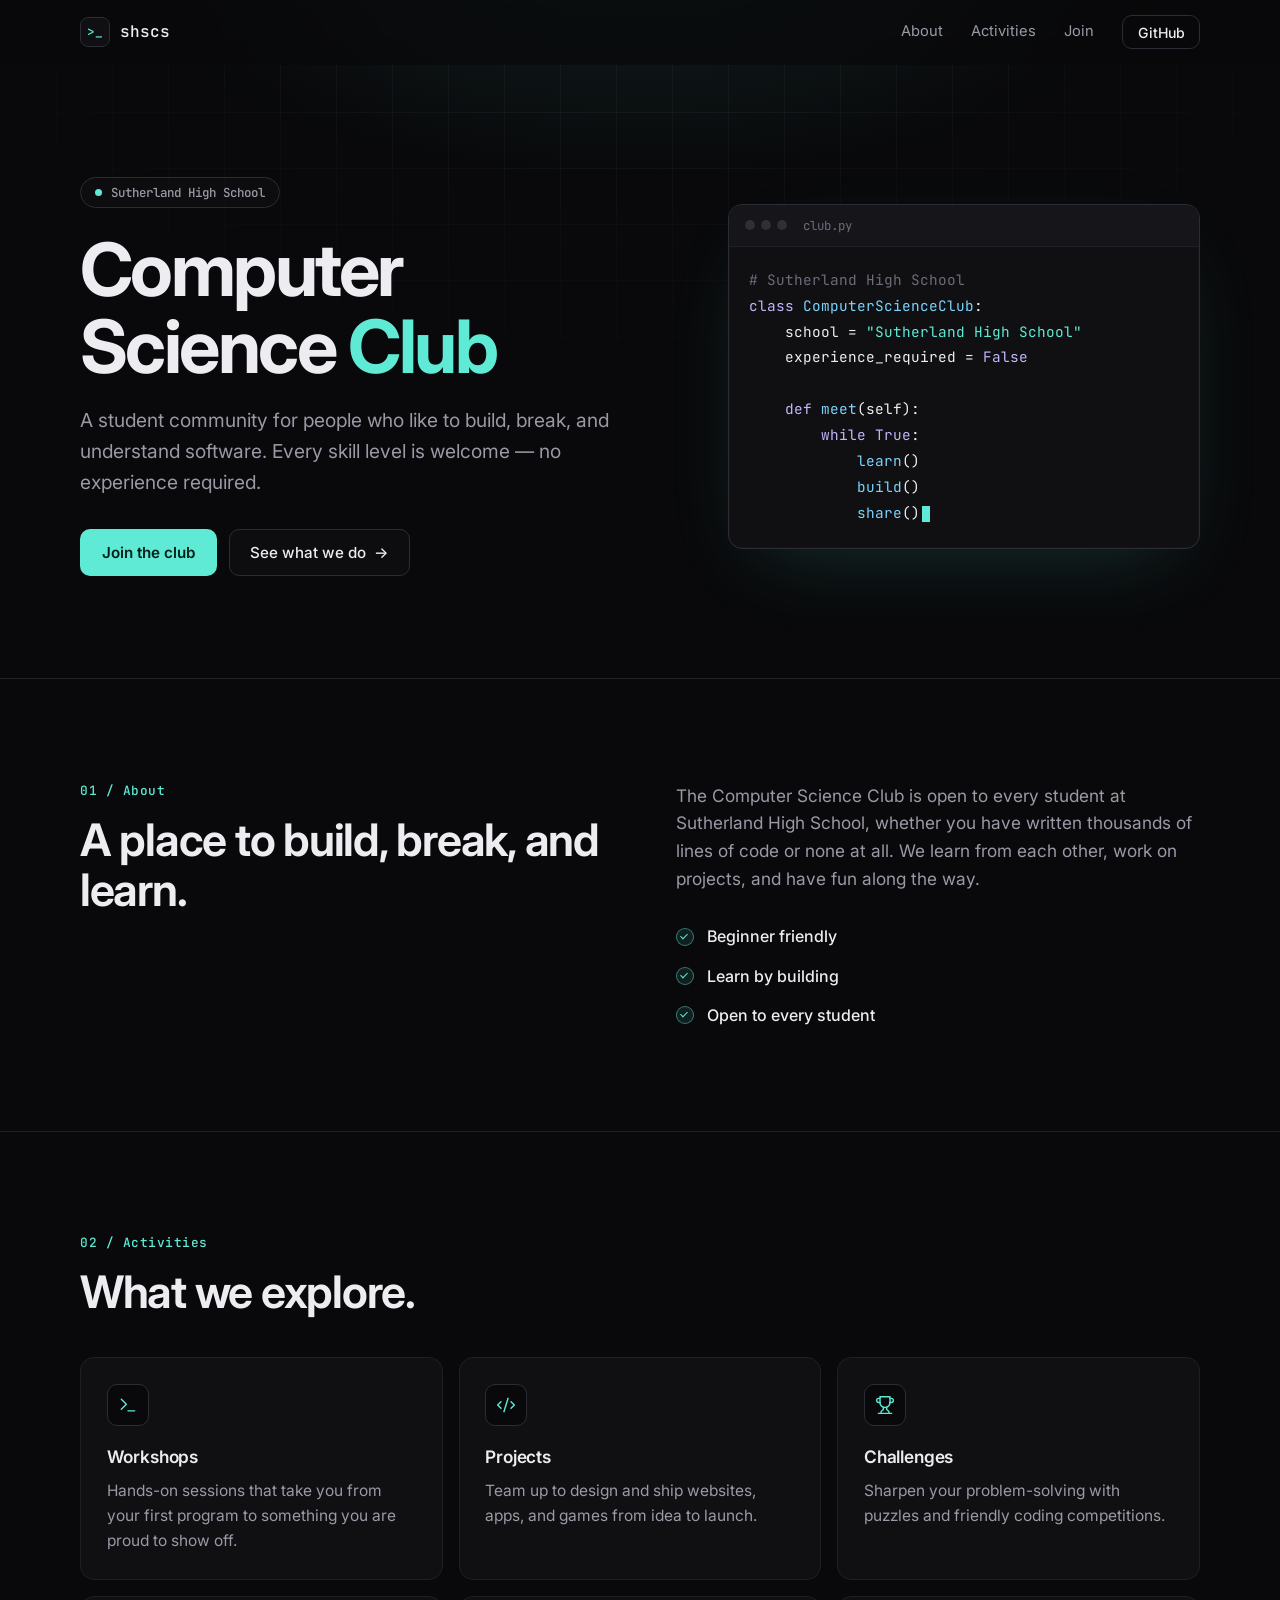
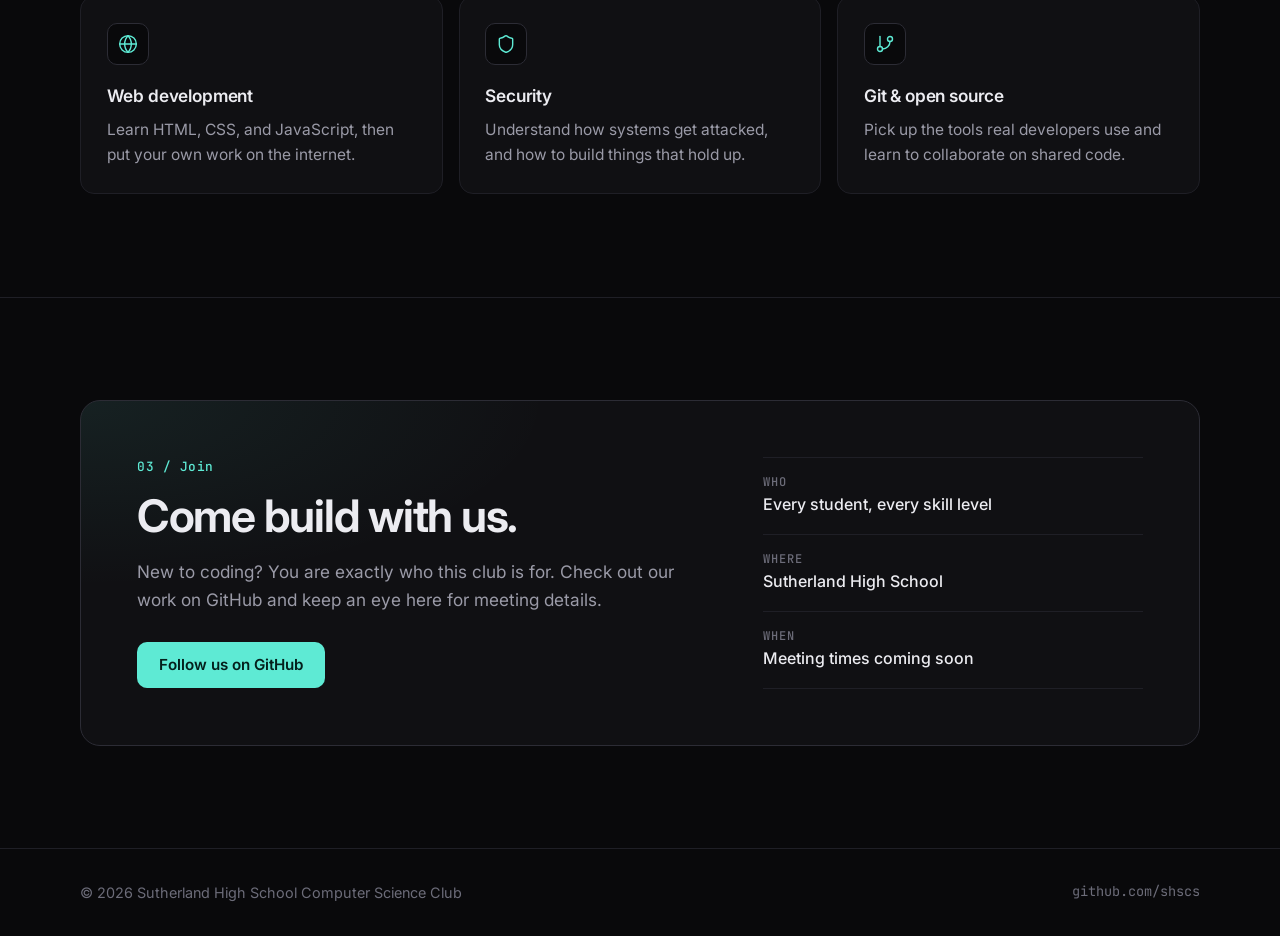
==== index.html @ e81d2b0f "Add Sutherland High School Computer Science Club website Static dark-theme site (HTML/CSS/JS, no bui" ====
<!doctype html>
<html lang="en">
<head>
  <meta charset="utf-8">
  <meta name="viewport" content="width=device-width, initial-scale=1">
  <title>Sutherland High School Computer Science Club</title>
  <meta name="description" content="The Computer Science Club at Sutherland High School. Learn to code, build projects, and explore technology with other students. All skill levels welcome.">
  <meta name="theme-color" content="#09090b">
  <meta name="color-scheme" content="dark">
  <meta property="og:type" content="website">
  <meta property="og:title" content="Sutherland High School Computer Science Club">
  <meta property="og:description" content="Learn to code, build projects, and explore technology together. All skill levels welcome.">
  <meta property="og:url" content="https://shscs.github.io/">
  <link rel="icon" href="favicon.svg" type="image/svg+xml">
  <link rel="preconnect" href="https://fonts.googleapis.com">
  <link rel="preconnect" href="https://fonts.gstatic.com" crossorigin>
  <link href="https://fonts.googleapis.com/css2?family=Inter:wght@400;500;600;700&family=JetBrains+Mono:wght@400;500&display=swap" rel="stylesheet">
  <link rel="stylesheet" href="style.css">
  <script>document.documentElement.classList.add('js');</script>
</head>
<body id="top">
  <a class="skip" href="#main">Skip to content</a>

  <header class="nav" id="nav">
    <div class="container nav-inner">
      <a class="brand" href="#top" aria-label="SHSCS home">
        <span class="brand-mark" aria-hidden="true">&gt;_</span>
        <span class="brand-name">shscs</span>
      </a>
      <nav class="nav-links" aria-label="Primary">
        <a href="#about">About</a>
        <a href="#activities">Activities</a>
        <a href="#join">Join</a>
        <a class="btn btn-small" href="https://github.com/shscs" target="_blank" rel="noopener">GitHub</a>
      </nav>
    </div>
  </header>

  <main id="main">
    <!-- Hero -->
    <section class="hero">
      <div class="container hero-grid">
        <div class="hero-copy">
          <p class="pill"><span class="dot" aria-hidden="true"></span>Sutherland High School</p>
          <h1>Computer Science <span class="accent">Club</span></h1>
          <p class="lead">A student community for people who like to build, break, and understand software. Every skill level is welcome &mdash; no experience required.</p>
          <div class="cta">
            <a class="btn btn-primary" href="#join">Join the club</a>
            <a class="btn btn-ghost" href="#activities">See what we do <span aria-hidden="true">&rarr;</span></a>
          </div>
        </div>

        <div class="window" aria-hidden="true">
          <div class="window-bar">
            <span class="lights"><i></i><i></i><i></i></span>
            <span class="filename">club.py</span>
          </div>
          <code class="code"><span class="line" style="--i:0"><span class="c"># Sutherland High School</span></span><span class="line" style="--i:1"><span class="k">class</span> <span class="f">ComputerScienceClub</span>:</span><span class="line" style="--i:2">    school = <span class="s">"Sutherland High School"</span></span><span class="line" style="--i:3">    experience_required = <span class="k">False</span></span><span class="line" style="--i:4"></span><span class="line" style="--i:5">    <span class="k">def</span> <span class="f">meet</span>(self):</span><span class="line" style="--i:6">        <span class="k">while</span> <span class="k">True</span>:</span><span class="line" style="--i:7">            <span class="f">learn</span>()</span><span class="line" style="--i:8">            <span class="f">build</span>()</span><span class="line" style="--i:9">            <span class="f">share</span>()<span class="cursor"></span></span></code>
        </div>
      </div>
    </section>

    <!-- About -->
    <section class="section" id="about">
      <div class="container split">
        <div class="reveal">
          <p class="label">01 / About</p>
          <h2>A place to build, break, and learn.</h2>
        </div>
        <div class="reveal">
          <p class="body">The Computer Science Club is open to every student at Sutherland High School, whether you have written thousands of lines of code or none at all. We learn from each other, work on projects, and have fun along the way.</p>
          <ul class="points">
            <li><span class="tick" aria-hidden="true"></span>Beginner friendly</li>
            <li><span class="tick" aria-hidden="true"></span>Learn by building</li>
            <li><span class="tick" aria-hidden="true"></span>Open to every student</li>
          </ul>
        </div>
      </div>
    </section>

    <!-- Activities -->
    <section class="section" id="activities">
      <div class="container">
        <div class="section-head reveal">
          <p class="label">02 / Activities</p>
          <h2>What we explore.</h2>
        </div>
        <div class="cards">
          <article class="card reveal">
            <div class="icon"><svg viewBox="0 0 24 24" aria-hidden="true"><polyline points="4 17 10 11 4 5"/><line x1="12" x2="20" y1="19" y2="19"/></svg></div>
            <h3>Workshops</h3>
            <p>Hands-on sessions that take you from your first program to something you are proud to show off.</p>
          </article>
          <article class="card reveal">
            <div class="icon"><svg viewBox="0 0 24 24" aria-hidden="true"><path d="m18 16 4-4-4-4"/><path d="m6 8-4 4 4 4"/><path d="m14.5 4-5 16"/></svg></div>
            <h3>Projects</h3>
            <p>Team up to design and ship websites, apps, and games from idea to launch.</p>
          </article>
          <article class="card reveal">
            <div class="icon"><svg viewBox="0 0 24 24" aria-hidden="true"><path d="M6 9H4.5a2.5 2.5 0 0 1 0-5H6"/><path d="M18 9h1.5a2.5 2.5 0 0 0 0-5H18"/><path d="M4 22h16"/><path d="M10 14.66V17c0 .55-.47.98-.97 1.21C7.85 18.75 7 20.24 7 22"/><path d="M14 14.66V17c0 .55.47.98.97 1.21C16.15 18.75 17 20.24 17 22"/><path d="M18 2H6v7a6 6 0 0 0 12 0V2Z"/></svg></div>
            <h3>Challenges</h3>
            <p>Sharpen your problem-solving with puzzles and friendly coding competitions.</p>
          </article>
          <article class="card reveal">
            <div class="icon"><svg viewBox="0 0 24 24" aria-hidden="true"><circle cx="12" cy="12" r="10"/><path d="M12 2a14.5 14.5 0 0 0 0 20 14.5 14.5 0 0 0 0-20"/><path d="M2 12h20"/></svg></div>
            <h3>Web development</h3>
            <p>Learn HTML, CSS, and JavaScript, then put your own work on the internet.</p>
          </article>
          <article class="card reveal">
            <div class="icon"><svg viewBox="0 0 24 24" aria-hidden="true"><path d="M20 13c0 5-3.5 7.5-7.66 8.95a1 1 0 0 1-.67-.01C7.5 20.5 4 18 4 13V6a1 1 0 0 1 1-1c2 0 4.5-1.2 6.24-2.72a1.17 1.17 0 0 1 1.52 0C14.51 3.81 17 5 19 5a1 1 0 0 1 1 1z"/></svg></div>
            <h3>Security</h3>
            <p>Understand how systems get attacked, and how to build things that hold up.</p>
          </article>
          <article class="card reveal">
            <div class="icon"><svg viewBox="0 0 24 24" aria-hidden="true"><line x1="6" x2="6" y1="3" y2="15"/><circle cx="18" cy="6" r="3"/><circle cx="6" cy="18" r="3"/><path d="M18 9a9 9 0 0 1-9 9"/></svg></div>
            <h3>Git &amp; open source</h3>
            <p>Pick up the tools real developers use and learn to collaborate on shared code.</p>
          </article>
        </div>
      </div>
    </section>

    <!-- Join -->
    <section class="section" id="join">
      <div class="container">
        <div class="join reveal">
          <div class="join-copy">
            <p class="label">03 / Join</p>
            <h2>Come build with us.</h2>
            <p class="body">New to coding? You are exactly who this club is for. Check out our work on GitHub and keep an eye here for meeting details.</p>
            <div class="cta">
              <a class="btn btn-primary" href="https://github.com/shscs" target="_blank" rel="noopener">Follow us on GitHub</a>
            </div>
          </div>
          <!-- Update these details when the meeting schedule is set. -->
          <dl class="facts">
            <div><dt>Who</dt><dd>Every student, every skill level</dd></div>
            <div><dt>Where</dt><dd>Sutherland High School</dd></div>
            <div><dt>When</dt><dd>Meeting times coming soon</dd></div>
          </dl>
        </div>
      </div>
    </section>
  </main>

  <footer class="footer">
    <div class="container footer-inner">
      <p>&copy; <span id="year">2026</span> Sutherland High School Computer Science Club</p>
      <a href="https://github.com/shscs" target="_blank" rel="noopener">github.com/shscs</a>
    </div>
  </footer>

  <script src="script.js"></script>
</body>
</html>
---- style.css ----
:root {
  --bg: #09090b;
  --surface: #101013;
  --surface-2: #15151a;
  --border: #1f1f26;
  --border-strong: #2c2c35;
  --text: #ececf1;
  --muted: #9a9aa7;
  --faint: #6c6c79;
  --accent: #5eead4;
  --accent-ink: #04201c;
  --grid: rgba(255, 255, 255, 0.035);
  --radius: 14px;
  --maxw: 1120px;
  --font: "Inter", system-ui, -apple-system, "Segoe UI", Roboto, sans-serif;
  --mono: "JetBrains Mono", ui-monospace, SFMono-Regular, Menlo, Consolas, monospace;
  color-scheme: dark;
}

*, *::before, *::after { box-sizing: border-box; }

html {
  scroll-behavior: smooth;
  scroll-padding-top: 80px;
  -webkit-text-size-adjust: 100%;
}

body {
  margin: 0;
  background: var(--bg);
  color: var(--text);
  font-family: var(--font);
  font-size: 16px;
  line-height: 1.6;
  -webkit-font-smoothing: antialiased;
  -moz-osx-font-smoothing: grayscale;
}

/* Soft glow + faint grid behind the top of the page */
body::before {
  content: "";
  position: fixed;
  inset: 0;
  z-index: -1;
  pointer-events: none;
  background:
    radial-gradient(60% 38% at 50% -6%, rgba(94, 234, 212, 0.10), transparent 70%),
    linear-gradient(var(--grid) 1px, transparent 1px) 0 0 / 56px 56px,
    linear-gradient(90deg, var(--grid) 1px, transparent 1px) 0 0 / 56px 56px;
  -webkit-mask-image: radial-gradient(ellipse 80% 60% at 50% 0%, #000 25%, transparent 78%);
  mask-image: radial-gradient(ellipse 80% 60% at 50% 0%, #000 25%, transparent 78%);
}

a { color: inherit; text-decoration: none; }

:focus-visible {
  outline: 2px solid var(--accent);
  outline-offset: 3px;
  border-radius: 6px;
}

.container {
  width: min(100% - 2rem, var(--maxw));
  margin-inline: auto;
}

.skip {
  position: absolute;
  left: 1rem;
  top: -4rem;
  z-index: 100;
  padding: 0.6rem 1rem;
  background: var(--accent);
  color: var(--accent-ink);
  border-radius: 8px;
  font-weight: 600;
}
.skip:focus { top: 1rem; }

/* ---------- Nav ---------- */
.nav {
  position: sticky;
  top: 0;
  z-index: 50;
  background: rgba(9, 9, 11, 0.72);
  -webkit-backdrop-filter: blur(14px);
  backdrop-filter: blur(14px);
  border-bottom: 1px solid transparent;
  transition: border-color 0.2s ease;
}
.nav.scrolled { border-bottom-color: var(--border); }

.nav-inner {
  display: flex;
  align-items: center;
  justify-content: space-between;
  height: 64px;
}

.brand {
  display: inline-flex;
  align-items: center;
  gap: 0.65rem;
  font-family: var(--mono);
  font-weight: 500;
  letter-spacing: -0.01em;
}
.brand-mark {
  display: grid;
  place-items: center;
  width: 30px;
  height: 30px;
  border: 1px solid var(--border-strong);
  border-radius: 8px;
  background: var(--surface);
  color: var(--accent);
  font-size: 0.8rem;
}

.nav-links {
  display: flex;
  align-items: center;
  gap: 1.75rem;
  font-size: 0.92rem;
  color: var(--muted);
}
.nav-links a:not(.btn):hover { color: var(--text); }

/* ---------- Buttons ---------- */
.btn {
  display: inline-flex;
  align-items: center;
  justify-content: center;
  gap: 0.5rem;
  padding: 0.8rem 1.3rem;
  border: 1px solid transparent;
  border-radius: 10px;
  font: 500 0.95rem var(--font);
  cursor: pointer;
  transition: transform 0.15s ease, background 0.15s ease, border-color 0.15s ease, color 0.15s ease;
}
.btn:active { transform: translateY(1px); }

.btn-primary { background: var(--accent); color: var(--accent-ink); font-weight: 600; }
.btn-primary:hover { background: #8af2e1; }

.btn-ghost { border-color: var(--border-strong); color: var(--text); background: rgba(255, 255, 255, 0.02); }
.btn-ghost:hover { border-color: #43434f; background: rgba(255, 255, 255, 0.05); }

.btn-small {
  padding: 0.45rem 0.9rem;
  border-color: var(--border-strong);
  color: var(--text);
  font-size: 0.88rem;
}
.btn-small:hover { border-color: #43434f; background: rgba(255, 255, 255, 0.05); }

/* ---------- Hero ---------- */
.hero { padding: clamp(56px, 9vw, 112px) 0 clamp(64px, 8vw, 104px); }

.hero-grid {
  display: grid;
  gap: 56px;
  align-items: center;
}
@media (min-width: 960px) {
  .hero-grid { grid-template-columns: 1.1fr 0.9fr; gap: 72px; }
}

.pill {
  display: inline-flex;
  align-items: center;
  gap: 0.6rem;
  margin: 0 0 1.5rem;
  padding: 0.38rem 0.85rem;
  border: 1px solid var(--border-strong);
  border-radius: 999px;
  background: rgba(255, 255, 255, 0.02);
  color: var(--muted);
  font: 500 0.78rem var(--mono);
}
.dot {
  width: 7px;
  height: 7px;
  border-radius: 50%;
  background: var(--accent);
  box-shadow: 0 0 0 0 rgba(94, 234, 212, 0.5);
  animation: pulse 2.4s ease-out infinite;
}
@keyframes pulse {
  70%  { box-shadow: 0 0 0 8px rgba(94, 234, 212, 0); }
  100% { box-shadow: 0 0 0 0 rgba(94, 234, 212, 0); }
}

h1 {
  margin: 0 0 1.25rem;
  font-size: clamp(2.5rem, 6.4vw, 4.6rem);
  line-height: 1.04;
  letter-spacing: -0.035em;
  font-weight: 700;
}
.accent { color: var(--accent); }

.lead {
  max-width: 34rem;
  margin: 0 0 2rem;
  color: var(--muted);
  font-size: clamp(1.02rem, 1.6vw, 1.2rem);
}

.cta { display: flex; flex-wrap: wrap; gap: 0.75rem; }

/* ---------- Code window ---------- */
.window {
  border: 1px solid var(--border-strong);
  border-radius: var(--radius);
  background: var(--surface);
  box-shadow: 0 30px 80px -30px rgba(94, 234, 212, 0.18), 0 0 0 1px rgba(255, 255, 255, 0.02) inset;
  overflow: hidden;
}
.window-bar {
  display: flex;
  align-items: center;
  gap: 1rem;
  padding: 0.75rem 1rem;
  border-bottom: 1px solid var(--border);
  background: var(--surface-2);
}
.lights { display: inline-flex; gap: 6px; }
.lights i { width: 10px; height: 10px; border-radius: 50%; background: #2f2f38; }
.filename { font: 400 0.78rem var(--mono); color: var(--faint); }

.code {
  display: block;
  padding: 1.25rem 1.25rem 1.4rem;
  font: 400 clamp(0.74rem, 1.9vw, 0.9rem) / 1.8 var(--mono);
  white-space: normal;
  overflow-x: auto;
}
.line {
  display: block;
  min-height: 1.8em;
  white-space: pre;
  opacity: 0;
  transform: translateY(4px);
  animation: line-in 0.5s ease forwards;
  animation-delay: calc(var(--i) * 0.14s + 0.3s);
}
@keyframes line-in { to { opacity: 1; transform: none; } }

.code .k { color: #c4b5fd; }
.code .f { color: #7dd3fc; }
.code .s { color: var(--accent); }
.code .c { color: var(--faint); }

.cursor {
  display: inline-block;
  width: 0.55em;
  height: 1.1em;
  margin-left: 2px;
  vertical-align: text-bottom;
  background: var(--accent);
  animation: blink 1.1s steps(1) infinite;
}
@keyframes blink { 50% { opacity: 0; } }

/* ---------- Sections ---------- */
.section { padding: clamp(56px, 8vw, 104px) 0; border-top: 1px solid var(--border); }

.label {
  margin: 0 0 1rem;
  color: var(--accent);
  font: 500 0.8rem var(--mono);
  letter-spacing: 0.04em;
}

h2 {
  margin: 0;
  font-size: clamp(1.9rem, 4.2vw, 2.8rem);
  line-height: 1.12;
  letter-spacing: -0.028em;
  font-weight: 650;
}

h3 { margin: 0 0 0.5rem; font-size: 1.08rem; letter-spacing: -0.01em; font-weight: 600; }

.body { margin: 0; color: var(--muted); font-size: 1.08rem; max-width: 36rem; }

.split { display: grid; gap: 2rem; }
@media (min-width: 860px) {
  .split { grid-template-columns: 1fr 1fr; gap: 72px; align-items: start; }
}

.points {
  display: grid;
  gap: 0.85rem;
  margin: 2rem 0 0;
  padding: 0;
  list-style: none;
}
.points li { display: flex; align-items: center; gap: 0.8rem; font-weight: 500; }
.tick {
  flex: none;
  width: 18px;
  height: 18px;
  border-radius: 50%;
  border: 1px solid rgba(94, 234, 212, 0.45);
  background: rgba(94, 234, 212, 0.1);
  position: relative;
}
.tick::after {
  content: "";
  position: absolute;
  left: 5px;
  top: 3px;
  width: 4px;
  height: 7px;
  border: solid var(--accent);
  border-width: 0 1.5px 1.5px 0;
  transform: rotate(45deg);
}

.section-head { margin-bottom: 2.5rem; }

/* ---------- Cards ---------- */
.cards {
  display: grid;
  gap: 1rem;
  grid-template-columns: repeat(auto-fit, minmax(min(100%, 300px), 1fr));
}
.card {
  padding: 1.6rem;
  border: 1px solid var(--border);
  border-radius: var(--radius);
  background: var(--surface);
  transition: border-color 0.2s ease, transform 0.2s ease, background 0.2s ease;
}
.card:hover { border-color: var(--border-strong); background: var(--surface-2); transform: translateY(-2px); }
.card p { margin: 0; color: var(--muted); font-size: 0.97rem; }

.icon {
  display: grid;
  place-items: center;
  width: 42px;
  height: 42px;
  margin-bottom: 1.1rem;
  border: 1px solid var(--border-strong);
  border-radius: 10px;
  background: var(--bg);
  color: var(--accent);
}
.icon svg {
  width: 20px;
  height: 20px;
  fill: none;
  stroke: currentColor;
  stroke-width: 1.7;
  stroke-linecap: round;
  stroke-linejoin: round;
}

/* ---------- Join ---------- */
.join {
  display: grid;
  gap: 2.5rem;
  padding: clamp(1.75rem, 5vw, 3.5rem);
  border: 1px solid var(--border-strong);
  border-radius: calc(var(--radius) + 6px);
  background:
    radial-gradient(70% 90% at 0% 0%, rgba(94, 234, 212, 0.08), transparent 60%),
    var(--surface);
}
@media (min-width: 860px) {
  .join { grid-template-columns: 1.2fr 0.8fr; align-items: center; gap: 56px; }
}
.join .body { margin: 1.1rem 0 1.75rem; }

.facts { display: grid; gap: 0; margin: 0; }
.facts div {
  display: grid;
  gap: 0.15rem;
  padding: 1rem 0;
  border-top: 1px solid var(--border);
}
.facts div:last-child { border-bottom: 1px solid var(--border); }
.facts dt { color: var(--faint); font: 500 0.75rem var(--mono); text-transform: uppercase; letter-spacing: 0.08em; }
.facts dd { margin: 0; font-weight: 500; }

/* ---------- Footer ---------- */
.footer { border-top: 1px solid var(--border); padding: 2rem 0; color: var(--faint); font-size: 0.9rem; }
.footer-inner { display: flex; flex-wrap: wrap; gap: 0.75rem 2rem; justify-content: space-between; }
.footer p { margin: 0; }
.footer a { font-family: var(--mono); font-size: 0.85rem; }
.footer a:hover { color: var(--text); }

/* ---------- 404 ---------- */
.notfound { min-height: 100vh; display: grid; place-items: center; text-align: center; padding: 2rem; }
.notfound .code-big { font: 500 clamp(4rem, 14vw, 8rem) / 1 var(--mono); color: var(--accent); letter-spacing: -0.04em; margin: 0 0 1rem; }
.notfound p { color: var(--muted); margin: 0 0 2rem; }

/* ---------- Scroll reveal ---------- */
.js .reveal { opacity: 0; transform: translateY(14px); transition: opacity 0.6s ease, transform 0.6s ease; }
.js .reveal.in { opacity: 1; transform: none; }
.js .cards .reveal:nth-child(3n+2) { transition-delay: 0.08s; }
.js .cards .reveal:nth-child(3n+3) { transition-delay: 0.16s; }

/* ---------- Small screens ---------- */
@media (max-width: 640px) {
  .nav-links a:not(.btn) { display: none; }
  .btn { width: auto; }
}

@media (prefers-reduced-motion: reduce) {
  html { scroll-behavior: auto; }
  *, *::before, *::after { animation: none !important; transition: none !important; }
  .line, .js .reveal { opacity: 1; transform: none; }
}
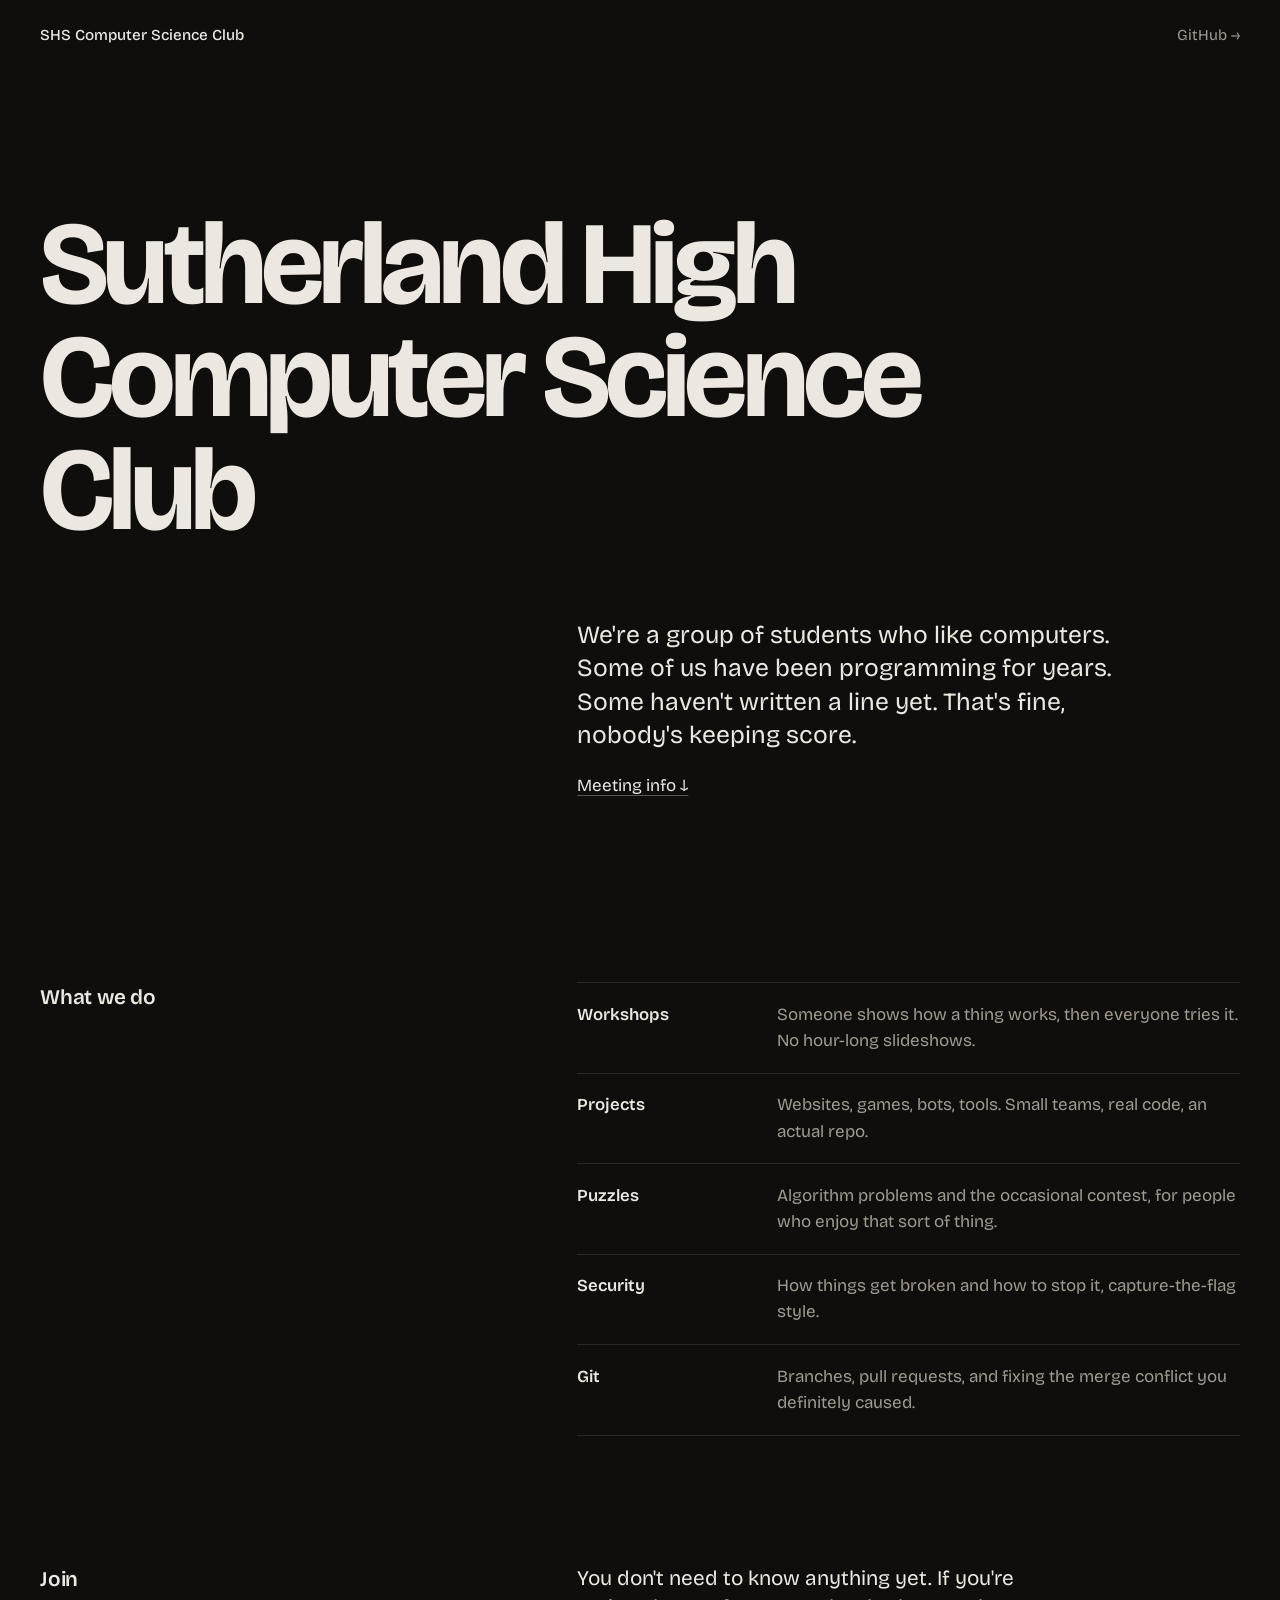
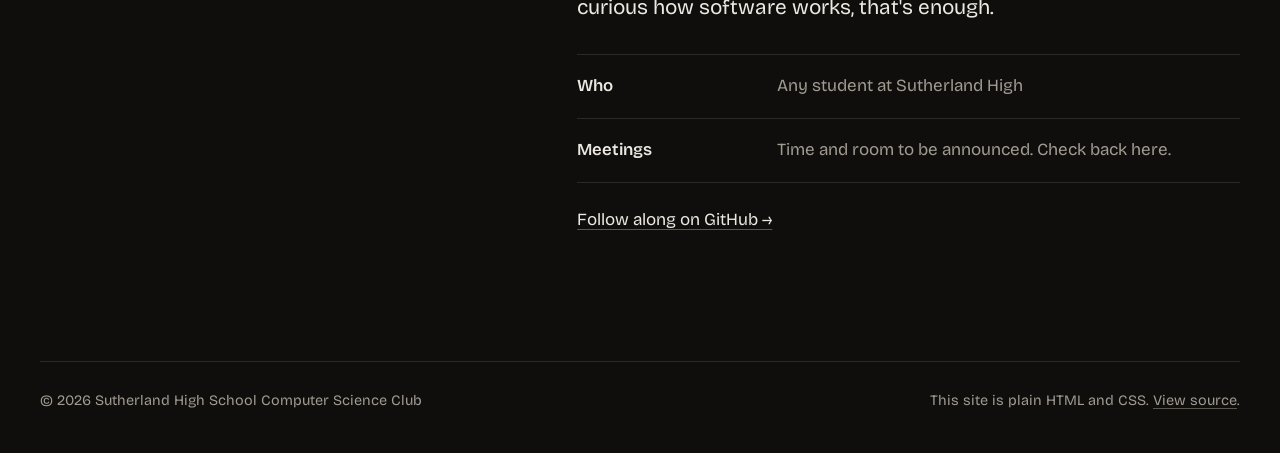
==== commit 8ceb71e6: "Redesign site: plain editorial layout, warm dark palette Replace the glow/grid/card/animation treatm" ====
--- a/index.html
+++ b/index.html
@@ -4,150 +4,89 @@
   <meta charset="utf-8">
   <meta name="viewport" content="width=device-width, initial-scale=1">
   <title>Sutherland High School Computer Science Club</title>
-  <meta name="description" content="The Computer Science Club at Sutherland High School. Learn to code, build projects, and explore technology with other students. All skill levels welcome.">
-  <meta name="theme-color" content="#09090b">
+  <meta name="description" content="The Computer Science Club at Sutherland High School. Students who like computers, whether you've been coding for years or haven't started yet.">
+  <meta name="theme-color" content="#0f0e0d">
   <meta name="color-scheme" content="dark">
   <meta property="og:type" content="website">
   <meta property="og:title" content="Sutherland High School Computer Science Club">
-  <meta property="og:description" content="Learn to code, build projects, and explore technology together. All skill levels welcome.">
+  <meta property="og:description" content="Students who like computers, whether you've been coding for years or haven't started yet.">
   <meta property="og:url" content="https://shscs.github.io/">
   <link rel="icon" href="favicon.svg" type="image/svg+xml">
   <link rel="preconnect" href="https://fonts.googleapis.com">
   <link rel="preconnect" href="https://fonts.gstatic.com" crossorigin>
-  <link href="https://fonts.googleapis.com/css2?family=Inter:wght@400;500;600;700&family=JetBrains+Mono:wght@400;500&display=swap" rel="stylesheet">
+  <link href="https://fonts.googleapis.com/css2?family=Bricolage+Grotesque:opsz,wght@12..96,400..800&display=swap" rel="stylesheet">
   <link rel="stylesheet" href="style.css">
-  <script>document.documentElement.classList.add('js');</script>
 </head>
-<body id="top">
+<body>
   <a class="skip" href="#main">Skip to content</a>
 
-  <header class="nav" id="nav">
-    <div class="container nav-inner">
-      <a class="brand" href="#top" aria-label="SHSCS home">
-        <span class="brand-mark" aria-hidden="true">&gt;_</span>
-        <span class="brand-name">shscs</span>
-      </a>
-      <nav class="nav-links" aria-label="Primary">
-        <a href="#about">About</a>
-        <a href="#activities">Activities</a>
-        <a href="#join">Join</a>
-        <a class="btn btn-small" href="https://github.com/shscs" target="_blank" rel="noopener">GitHub</a>
-      </nav>
-    </div>
+  <header class="wrap top">
+    <a href="./">SHS Computer Science Club</a>
+    <a href="https://github.com/shscs" target="_blank" rel="noopener">GitHub &rarr;</a>
   </header>
 
-  <main id="main">
-    <!-- Hero -->
+  <main id="main" class="wrap">
+
     <section class="hero">
-      <div class="container hero-grid">
-        <div class="hero-copy">
-          <p class="pill"><span class="dot" aria-hidden="true"></span>Sutherland High School</p>
-          <h1>Computer Science <span class="accent">Club</span></h1>
-          <p class="lead">A student community for people who like to build, break, and understand software. Every skill level is welcome &mdash; no experience required.</p>
-          <div class="cta">
-            <a class="btn btn-primary" href="#join">Join the club</a>
-            <a class="btn btn-ghost" href="#activities">See what we do <span aria-hidden="true">&rarr;</span></a>
-          </div>
-        </div>
-
-        <div class="window" aria-hidden="true">
-          <div class="window-bar">
-            <span class="lights"><i></i><i></i><i></i></span>
-            <span class="filename">club.py</span>
-          </div>
-          <code class="code"><span class="line" style="--i:0"><span class="c"># Sutherland High School</span></span><span class="line" style="--i:1"><span class="k">class</span> <span class="f">ComputerScienceClub</span>:</span><span class="line" style="--i:2">    school = <span class="s">"Sutherland High School"</span></span><span class="line" style="--i:3">    experience_required = <span class="k">False</span></span><span class="line" style="--i:4"></span><span class="line" style="--i:5">    <span class="k">def</span> <span class="f">meet</span>(self):</span><span class="line" style="--i:6">        <span class="k">while</span> <span class="k">True</span>:</span><span class="line" style="--i:7">            <span class="f">learn</span>()</span><span class="line" style="--i:8">            <span class="f">build</span>()</span><span class="line" style="--i:9">            <span class="f">share</span>()<span class="cursor"></span></span></code>
+      <h1>Sutherland High<br>Computer Science<br>Club</h1>
+      <div class="split hero-foot">
+        <div>
+          <p class="intro">We're a group of students who like computers. Some of us have been programming for years. Some haven't written a line yet. That's fine, nobody's keeping score.</p>
+          <p><a href="#join">Meeting info &darr;</a></p>
         </div>
       </div>
     </section>
 
-    <!-- About -->
-    <section class="section" id="about">
-      <div class="container split">
-        <div class="reveal">
-          <p class="label">01 / About</p>
-          <h2>A place to build, break, and learn.</h2>
-        </div>
-        <div class="reveal">
-          <p class="body">The Computer Science Club is open to every student at Sutherland High School, whether you have written thousands of lines of code or none at all. We learn from each other, work on projects, and have fun along the way.</p>
-          <ul class="points">
-            <li><span class="tick" aria-hidden="true"></span>Beginner friendly</li>
-            <li><span class="tick" aria-hidden="true"></span>Learn by building</li>
-            <li><span class="tick" aria-hidden="true"></span>Open to every student</li>
-          </ul>
-        </div>
+    <section class="split block" aria-labelledby="what">
+      <h2 id="what">What we do</h2>
+      <ul class="rows">
+        <li>
+          <h3>Workshops</h3>
+          <p>Someone shows how a thing works, then everyone tries it. No hour-long slideshows.</p>
+        </li>
+        <li>
+          <h3>Projects</h3>
+          <p>Websites, games, bots, tools. Small teams, real code, an actual repo.</p>
+        </li>
+        <li>
+          <h3>Puzzles</h3>
+          <p>Algorithm problems and the occasional contest, for people who enjoy that sort of thing.</p>
+        </li>
+        <li>
+          <h3>Security</h3>
+          <p>How things get broken and how to stop it, capture-the-flag style.</p>
+        </li>
+        <li>
+          <h3>Git</h3>
+          <p>Branches, pull requests, and fixing the merge conflict you definitely caused.</p>
+        </li>
+      </ul>
+    </section>
+
+    <section class="split block" id="join" aria-labelledby="join-h">
+      <h2 id="join-h">Join</h2>
+      <div>
+        <p class="lede">You don't need to know anything yet. If you're curious how software works, that's enough.</p>
+        <!-- Update the Meetings row once the schedule is set. -->
+        <dl class="rows">
+          <div>
+            <dt>Who</dt>
+            <dd>Any student at Sutherland High</dd>
+          </div>
+          <div>
+            <dt>Meetings</dt>
+            <dd>Time and room to be announced. Check back here.</dd>
+          </div>
+        </dl>
+        <p class="after"><a href="https://github.com/shscs" target="_blank" rel="noopener">Follow along on GitHub &rarr;</a></p>
       </div>
     </section>
 
-    <!-- Activities -->
-    <section class="section" id="activities">
-      <div class="container">
-        <div class="section-head reveal">
-          <p class="label">02 / Activities</p>
-          <h2>What we explore.</h2>
-        </div>
-        <div class="cards">
-          <article class="card reveal">
-            <div class="icon"><svg viewBox="0 0 24 24" aria-hidden="true"><polyline points="4 17 10 11 4 5"/><line x1="12" x2="20" y1="19" y2="19"/></svg></div>
-            <h3>Workshops</h3>
-            <p>Hands-on sessions that take you from your first program to something you are proud to show off.</p>
-          </article>
-          <article class="card reveal">
-            <div class="icon"><svg viewBox="0 0 24 24" aria-hidden="true"><path d="m18 16 4-4-4-4"/><path d="m6 8-4 4 4 4"/><path d="m14.5 4-5 16"/></svg></div>
-            <h3>Projects</h3>
-            <p>Team up to design and ship websites, apps, and games from idea to launch.</p>
-          </article>
-          <article class="card reveal">
-            <div class="icon"><svg viewBox="0 0 24 24" aria-hidden="true"><path d="M6 9H4.5a2.5 2.5 0 0 1 0-5H6"/><path d="M18 9h1.5a2.5 2.5 0 0 0 0-5H18"/><path d="M4 22h16"/><path d="M10 14.66V17c0 .55-.47.98-.97 1.21C7.85 18.75 7 20.24 7 22"/><path d="M14 14.66V17c0 .55.47.98.97 1.21C16.15 18.75 17 20.24 17 22"/><path d="M18 2H6v7a6 6 0 0 0 12 0V2Z"/></svg></div>
-            <h3>Challenges</h3>
-            <p>Sharpen your problem-solving with puzzles and friendly coding competitions.</p>
-          </article>
-          <article class="card reveal">
-            <div class="icon"><svg viewBox="0 0 24 24" aria-hidden="true"><circle cx="12" cy="12" r="10"/><path d="M12 2a14.5 14.5 0 0 0 0 20 14.5 14.5 0 0 0 0-20"/><path d="M2 12h20"/></svg></div>
-            <h3>Web development</h3>
-            <p>Learn HTML, CSS, and JavaScript, then put your own work on the internet.</p>
-          </article>
-          <article class="card reveal">
-            <div class="icon"><svg viewBox="0 0 24 24" aria-hidden="true"><path d="M20 13c0 5-3.5 7.5-7.66 8.95a1 1 0 0 1-.67-.01C7.5 20.5 4 18 4 13V6a1 1 0 0 1 1-1c2 0 4.5-1.2 6.24-2.72a1.17 1.17 0 0 1 1.52 0C14.51 3.81 17 5 19 5a1 1 0 0 1 1 1z"/></svg></div>
-            <h3>Security</h3>
-            <p>Understand how systems get attacked, and how to build things that hold up.</p>
-          </article>
-          <article class="card reveal">
-            <div class="icon"><svg viewBox="0 0 24 24" aria-hidden="true"><line x1="6" x2="6" y1="3" y2="15"/><circle cx="18" cy="6" r="3"/><circle cx="6" cy="18" r="3"/><path d="M18 9a9 9 0 0 1-9 9"/></svg></div>
-            <h3>Git &amp; open source</h3>
-            <p>Pick up the tools real developers use and learn to collaborate on shared code.</p>
-          </article>
-        </div>
-      </div>
-    </section>
-
-    <!-- Join -->
-    <section class="section" id="join">
-      <div class="container">
-        <div class="join reveal">
-          <div class="join-copy">
-            <p class="label">03 / Join</p>
-            <h2>Come build with us.</h2>
-            <p class="body">New to coding? You are exactly who this club is for. Check out our work on GitHub and keep an eye here for meeting details.</p>
-            <div class="cta">
-              <a class="btn btn-primary" href="https://github.com/shscs" target="_blank" rel="noopener">Follow us on GitHub</a>
-            </div>
-          </div>
-          <!-- Update these details when the meeting schedule is set. -->
-          <dl class="facts">
-            <div><dt>Who</dt><dd>Every student, every skill level</dd></div>
-            <div><dt>Where</dt><dd>Sutherland High School</dd></div>
-            <div><dt>When</dt><dd>Meeting times coming soon</dd></div>
-          </dl>
-        </div>
-      </div>
-    </section>
   </main>
 
-  <footer class="footer">
-    <div class="container footer-inner">
-      <p>&copy; <span id="year">2026</span> Sutherland High School Computer Science Club</p>
-      <a href="https://github.com/shscs" target="_blank" rel="noopener">github.com/shscs</a>
-    </div>
+  <footer class="wrap foot">
+    <p>&copy; <span id="year">2026</span> Sutherland High School Computer Science Club</p>
+    <p>This site is plain HTML and CSS. <a href="https://github.com/shscs/shscs.github.io" target="_blank" rel="noopener">View source</a>.</p>
   </footer>
 
   <script src="script.js"></script>
--- a/style.css
+++ b/style.css
@@ -1,19 +1,10 @@
 :root {
-  --bg: #09090b;
-  --surface: #101013;
-  --surface-2: #15151a;
-  --border: #1f1f26;
-  --border-strong: #2c2c35;
-  --text: #ececf1;
-  --muted: #9a9aa7;
-  --faint: #6c6c79;
-  --accent: #5eead4;
-  --accent-ink: #04201c;
-  --grid: rgba(255, 255, 255, 0.035);
-  --radius: 14px;
-  --maxw: 1120px;
-  --font: "Inter", system-ui, -apple-system, "Segoe UI", Roboto, sans-serif;
-  --mono: "JetBrains Mono", ui-monospace, SFMono-Regular, Menlo, Consolas, monospace;
+  --bg: #0f0e0d;
+  --text: #ece8e1;
+  --muted: #a09a90;
+  --line: #2b2825;
+  --accent: #ff6a3d;
+  --sans: "Bricolage Grotesque", system-ui, -apple-system, "Segoe UI", Roboto, sans-serif;
   color-scheme: dark;
 }
 
@@ -21,7 +12,6 @@
 
 html {
   scroll-behavior: smooth;
-  scroll-padding-top: 80px;
   -webkit-text-size-adjust: 100%;
 }
 
@@ -29,38 +19,30 @@
   margin: 0;
   background: var(--bg);
   color: var(--text);
-  font-family: var(--font);
-  font-size: 16px;
-  line-height: 1.6;
+  font-family: var(--sans);
+  font-size: 1.0625rem;
+  line-height: 1.55;
   -webkit-font-smoothing: antialiased;
-  -moz-osx-font-smoothing: grayscale;
 }
 
-/* Soft glow + faint grid behind the top of the page */
-body::before {
-  content: "";
-  position: fixed;
-  inset: 0;
-  z-index: -1;
-  pointer-events: none;
-  background:
-    radial-gradient(60% 38% at 50% -6%, rgba(94, 234, 212, 0.10), transparent 70%),
-    linear-gradient(var(--grid) 1px, transparent 1px) 0 0 / 56px 56px,
-    linear-gradient(90deg, var(--grid) 1px, transparent 1px) 0 0 / 56px 56px;
-  -webkit-mask-image: radial-gradient(ellipse 80% 60% at 50% 0%, #000 25%, transparent 78%);
-  mask-image: radial-gradient(ellipse 80% 60% at 50% 0%, #000 25%, transparent 78%);
+::selection { background: var(--accent); color: #140a06; }
+
+a {
+  color: inherit;
+  text-decoration: underline;
+  text-decoration-color: #5b564e;
+  text-decoration-thickness: 1px;
+  text-underline-offset: 0.22em;
 }
-
-a { color: inherit; text-decoration: none; }
+a:hover { color: var(--accent); text-decoration-color: var(--accent); }
 
 :focus-visible {
   outline: 2px solid var(--accent);
   outline-offset: 3px;
-  border-radius: 6px;
 }
 
-.container {
-  width: min(100% - 2rem, var(--maxw));
+.wrap {
+  width: min(100% - 3rem, 1200px);
   margin-inline: auto;
 }
 
@@ -68,350 +50,104 @@
   position: absolute;
   left: 1rem;
   top: -4rem;
-  z-index: 100;
-  padding: 0.6rem 1rem;
+  padding: 0.5rem 0.9rem;
   background: var(--accent);
-  color: var(--accent-ink);
-  border-radius: 8px;
+  color: #140a06;
   font-weight: 600;
+  text-decoration: none;
 }
-.skip:focus { top: 1rem; }
+.skip:focus { top: 1rem; color: #140a06; }
 
-/* ---------- Nav ---------- */
-.nav {
-  position: sticky;
-  top: 0;
-  z-index: 50;
-  background: rgba(9, 9, 11, 0.72);
-  -webkit-backdrop-filter: blur(14px);
-  backdrop-filter: blur(14px);
-  border-bottom: 1px solid transparent;
-  transition: border-color 0.2s ease;
+/* Top bar */
+.top {
+  display: flex;
+  justify-content: space-between;
+  gap: 1rem;
+  padding-top: 1.5rem;
+  font-size: 0.95rem;
 }
-.nav.scrolled { border-bottom-color: var(--border); }
+.top a { text-decoration: none; color: var(--muted); }
+.top a:hover { color: var(--accent); }
+.top a:first-child { color: var(--text); font-weight: 500; }
 
-.nav-inner {
-  display: flex;
-  align-items: center;
-  justify-content: space-between;
-  height: 64px;
+/* Hero */
+.hero { padding: clamp(4rem, 13vw, 10rem) 0 clamp(3.5rem, 8vw, 6.5rem); }
+
+h1 {
+  margin: 0;
+  font-size: clamp(2.2rem, 9.2vw, 7.4rem);
+  line-height: 0.96;
+  letter-spacing: -0.04em;
+  font-weight: 700;
 }
 
-.brand {
-  display: inline-flex;
-  align-items: center;
-  gap: 0.65rem;
-  font-family: var(--mono);
-  font-weight: 500;
-  letter-spacing: -0.01em;
-}
-.brand-mark {
-  display: grid;
-  place-items: center;
-  width: 30px;
-  height: 30px;
-  border: 1px solid var(--border-strong);
-  border-radius: 8px;
-  background: var(--surface);
-  color: var(--accent);
-  font-size: 0.8rem;
+.hero-foot { margin-top: clamp(2.5rem, 6vw, 4.5rem); }
+.intro {
+  margin: 0 0 1.25rem;
+  max-width: 34rem;
+  font-size: clamp(1.2rem, 2.1vw, 1.55rem);
+  line-height: 1.35;
 }
 
-.nav-links {
-  display: flex;
-  align-items: center;
-  gap: 1.75rem;
-  font-size: 0.92rem;
-  color: var(--muted);
-}
-.nav-links a:not(.btn):hover { color: var(--text); }
-
-/* ---------- Buttons ---------- */
-.btn {
-  display: inline-flex;
-  align-items: center;
-  justify-content: center;
-  gap: 0.5rem;
-  padding: 0.8rem 1.3rem;
-  border: 1px solid transparent;
-  border-radius: 10px;
-  font: 500 0.95rem var(--font);
-  cursor: pointer;
-  transition: transform 0.15s ease, background 0.15s ease, border-color 0.15s ease, color 0.15s ease;
-}
-.btn:active { transform: translateY(1px); }
-
-.btn-primary { background: var(--accent); color: var(--accent-ink); font-weight: 600; }
-.btn-primary:hover { background: #8af2e1; }
-
-.btn-ghost { border-color: var(--border-strong); color: var(--text); background: rgba(255, 255, 255, 0.02); }
-.btn-ghost:hover { border-color: #43434f; background: rgba(255, 255, 255, 0.05); }
-
-.btn-small {
-  padding: 0.45rem 0.9rem;
-  border-color: var(--border-strong);
-  color: var(--text);
-  font-size: 0.88rem;
-}
-.btn-small:hover { border-color: #43434f; background: rgba(255, 255, 255, 0.05); }
-
-/* ---------- Hero ---------- */
-.hero { padding: clamp(56px, 9vw, 112px) 0 clamp(64px, 8vw, 104px); }
-
-.hero-grid {
-  display: grid;
-  gap: 56px;
-  align-items: center;
-}
-@media (min-width: 960px) {
-  .hero-grid { grid-template-columns: 1.1fr 0.9fr; gap: 72px; }
+/* Two-column layout: label left, content right */
+.split { display: grid; gap: 1.25rem 4rem; }
+@media (min-width: 860px) {
+  .split { grid-template-columns: 5fr 7fr; }
+  .hero-foot > div { grid-column: 2; }
 }
 
-.pill {
-  display: inline-flex;
-  align-items: center;
-  gap: 0.6rem;
-  margin: 0 0 1.5rem;
-  padding: 0.38rem 0.85rem;
-  border: 1px solid var(--border-strong);
-  border-radius: 999px;
-  background: rgba(255, 255, 255, 0.02);
-  color: var(--muted);
-  font: 500 0.78rem var(--mono);
-}
-.dot {
-  width: 7px;
-  height: 7px;
-  border-radius: 50%;
-  background: var(--accent);
-  box-shadow: 0 0 0 0 rgba(94, 234, 212, 0.5);
-  animation: pulse 2.4s ease-out infinite;
-}
-@keyframes pulse {
-  70%  { box-shadow: 0 0 0 8px rgba(94, 234, 212, 0); }
-  100% { box-shadow: 0 0 0 0 rgba(94, 234, 212, 0); }
-}
-
-h1 {
-  margin: 0 0 1.25rem;
-  font-size: clamp(2.5rem, 6.4vw, 4.6rem);
-  line-height: 1.04;
-  letter-spacing: -0.035em;
-  font-weight: 700;
-}
-.accent { color: var(--accent); }
-
-.lead {
-  max-width: 34rem;
-  margin: 0 0 2rem;
-  color: var(--muted);
-  font-size: clamp(1.02rem, 1.6vw, 1.2rem);
-}
-
-.cta { display: flex; flex-wrap: wrap; gap: 0.75rem; }
-
-/* ---------- Code window ---------- */
-.window {
-  border: 1px solid var(--border-strong);
-  border-radius: var(--radius);
-  background: var(--surface);
-  box-shadow: 0 30px 80px -30px rgba(94, 234, 212, 0.18), 0 0 0 1px rgba(255, 255, 255, 0.02) inset;
-  overflow: hidden;
-}
-.window-bar {
-  display: flex;
-  align-items: center;
-  gap: 1rem;
-  padding: 0.75rem 1rem;
-  border-bottom: 1px solid var(--border);
-  background: var(--surface-2);
-}
-.lights { display: inline-flex; gap: 6px; }
-.lights i { width: 10px; height: 10px; border-radius: 50%; background: #2f2f38; }
-.filename { font: 400 0.78rem var(--mono); color: var(--faint); }
-
-.code {
-  display: block;
-  padding: 1.25rem 1.25rem 1.4rem;
-  font: 400 clamp(0.74rem, 1.9vw, 0.9rem) / 1.8 var(--mono);
-  white-space: normal;
-  overflow-x: auto;
-}
-.line {
-  display: block;
-  min-height: 1.8em;
-  white-space: pre;
-  opacity: 0;
-  transform: translateY(4px);
-  animation: line-in 0.5s ease forwards;
-  animation-delay: calc(var(--i) * 0.14s + 0.3s);
-}
-@keyframes line-in { to { opacity: 1; transform: none; } }
-
-.code .k { color: #c4b5fd; }
-.code .f { color: #7dd3fc; }
-.code .s { color: var(--accent); }
-.code .c { color: var(--faint); }
-
-.cursor {
-  display: inline-block;
-  width: 0.55em;
-  height: 1.1em;
-  margin-left: 2px;
-  vertical-align: text-bottom;
-  background: var(--accent);
-  animation: blink 1.1s steps(1) infinite;
-}
-@keyframes blink { 50% { opacity: 0; } }
-
-/* ---------- Sections ---------- */
-.section { padding: clamp(56px, 8vw, 104px) 0; border-top: 1px solid var(--border); }
-
-.label {
-  margin: 0 0 1rem;
-  color: var(--accent);
-  font: 500 0.8rem var(--mono);
-  letter-spacing: 0.04em;
-}
+.block { padding: clamp(2.25rem, 5vw, 4rem) 0; }
 
 h2 {
   margin: 0;
-  font-size: clamp(1.9rem, 4.2vw, 2.8rem);
-  line-height: 1.12;
-  letter-spacing: -0.028em;
-  font-weight: 650;
+  font-size: 1.3rem;
+  font-weight: 600;
+  letter-spacing: -0.01em;
 }
 
-h3 { margin: 0 0 0.5rem; font-size: 1.08rem; letter-spacing: -0.01em; font-weight: 600; }
+/* Hairline rows (used for the activity list and the facts) */
+.rows { margin: 0; padding: 0; list-style: none; border-bottom: 1px solid var(--line); }
+.rows > li,
+.rows > div {
+  display: grid;
+  gap: 0.2rem 2rem;
+  padding: 1.15rem 0;
+  border-top: 1px solid var(--line);
+}
+@media (min-width: 620px) {
+  .rows > li,
+  .rows > div { grid-template-columns: 10.5rem 1fr; }
+}
+.rows h3, .rows dt { margin: 0; font-size: 1.05rem; font-weight: 600; }
+.rows p, .rows dd { margin: 0; color: var(--muted); }
 
-.body { margin: 0; color: var(--muted); font-size: 1.08rem; max-width: 36rem; }
+.lede {
+  margin: 0 0 2rem;
+  max-width: 30rem;
+  font-size: 1.3rem;
+  line-height: 1.4;
+}
+.after { margin: 1.5rem 0 0; }
 
-.split { display: grid; gap: 2rem; }
-@media (min-width: 860px) {
-  .split { grid-template-columns: 1fr 1fr; gap: 72px; align-items: start; }
+/* Footer */
+.foot {
+  display: flex;
+  flex-wrap: wrap;
+  justify-content: space-between;
+  gap: 0.4rem 2rem;
+  margin-top: clamp(2rem, 5vw, 4rem);
+  padding: 1.75rem 0 2.5rem;
+  border-top: 1px solid var(--line);
+  color: var(--muted);
+  font-size: 0.9rem;
 }
+.foot p { margin: 0; }
 
-.points {
-  display: grid;
-  gap: 0.85rem;
-  margin: 2rem 0 0;
-  padding: 0;
-  list-style: none;
-}
-.points li { display: flex; align-items: center; gap: 0.8rem; font-weight: 500; }
-.tick {
-  flex: none;
-  width: 18px;
-  height: 18px;
-  border-radius: 50%;
-  border: 1px solid rgba(94, 234, 212, 0.45);
-  background: rgba(94, 234, 212, 0.1);
-  position: relative;
-}
-.tick::after {
-  content: "";
-  position: absolute;
-  left: 5px;
-  top: 3px;
-  width: 4px;
-  height: 7px;
-  border: solid var(--accent);
-  border-width: 0 1.5px 1.5px 0;
-  transform: rotate(45deg);
-}
-
-.section-head { margin-bottom: 2.5rem; }
-
-/* ---------- Cards ---------- */
-.cards {
-  display: grid;
-  gap: 1rem;
-  grid-template-columns: repeat(auto-fit, minmax(min(100%, 300px), 1fr));
-}
-.card {
-  padding: 1.6rem;
-  border: 1px solid var(--border);
-  border-radius: var(--radius);
-  background: var(--surface);
-  transition: border-color 0.2s ease, transform 0.2s ease, background 0.2s ease;
-}
-.card:hover { border-color: var(--border-strong); background: var(--surface-2); transform: translateY(-2px); }
-.card p { margin: 0; color: var(--muted); font-size: 0.97rem; }
-
-.icon {
-  display: grid;
-  place-items: center;
-  width: 42px;
-  height: 42px;
-  margin-bottom: 1.1rem;
-  border: 1px solid var(--border-strong);
-  border-radius: 10px;
-  background: var(--bg);
-  color: var(--accent);
-}
-.icon svg {
-  width: 20px;
-  height: 20px;
-  fill: none;
-  stroke: currentColor;
-  stroke-width: 1.7;
-  stroke-linecap: round;
-  stroke-linejoin: round;
-}
-
-/* ---------- Join ---------- */
-.join {
-  display: grid;
-  gap: 2.5rem;
-  padding: clamp(1.75rem, 5vw, 3.5rem);
-  border: 1px solid var(--border-strong);
-  border-radius: calc(var(--radius) + 6px);
-  background:
-    radial-gradient(70% 90% at 0% 0%, rgba(94, 234, 212, 0.08), transparent 60%),
-    var(--surface);
-}
-@media (min-width: 860px) {
-  .join { grid-template-columns: 1.2fr 0.8fr; align-items: center; gap: 56px; }
-}
-.join .body { margin: 1.1rem 0 1.75rem; }
-
-.facts { display: grid; gap: 0; margin: 0; }
-.facts div {
-  display: grid;
-  gap: 0.15rem;
-  padding: 1rem 0;
-  border-top: 1px solid var(--border);
-}
-.facts div:last-child { border-bottom: 1px solid var(--border); }
-.facts dt { color: var(--faint); font: 500 0.75rem var(--mono); text-transform: uppercase; letter-spacing: 0.08em; }
-.facts dd { margin: 0; font-weight: 500; }
-
-/* ---------- Footer ---------- */
-.footer { border-top: 1px solid var(--border); padding: 2rem 0; color: var(--faint); font-size: 0.9rem; }
-.footer-inner { display: flex; flex-wrap: wrap; gap: 0.75rem 2rem; justify-content: space-between; }
-.footer p { margin: 0; }
-.footer a { font-family: var(--mono); font-size: 0.85rem; }
-.footer a:hover { color: var(--text); }
-
-/* ---------- 404 ---------- */
-.notfound { min-height: 100vh; display: grid; place-items: center; text-align: center; padding: 2rem; }
-.notfound .code-big { font: 500 clamp(4rem, 14vw, 8rem) / 1 var(--mono); color: var(--accent); letter-spacing: -0.04em; margin: 0 0 1rem; }
-.notfound p { color: var(--muted); margin: 0 0 2rem; }
-
-/* ---------- Scroll reveal ---------- */
-.js .reveal { opacity: 0; transform: translateY(14px); transition: opacity 0.6s ease, transform 0.6s ease; }
-.js .reveal.in { opacity: 1; transform: none; }
-.js .cards .reveal:nth-child(3n+2) { transition-delay: 0.08s; }
-.js .cards .reveal:nth-child(3n+3) { transition-delay: 0.16s; }
-
-/* ---------- Small screens ---------- */
-@media (max-width: 640px) {
-  .nav-links a:not(.btn) { display: none; }
-  .btn { width: auto; }
-}
+/* 404 */
+.nf { min-height: 100vh; display: grid; align-content: center; padding: 2rem 0; }
+.nf h1 { margin-bottom: 1.25rem; }
+.nf p { margin: 0 0 0.5rem; color: var(--muted); font-size: 1.2rem; }
 
 @media (prefers-reduced-motion: reduce) {
   html { scroll-behavior: auto; }
-  *, *::before, *::after { animation: none !important; transition: none !important; }
-  .line, .js .reveal { opacity: 1; transform: none; }
 }
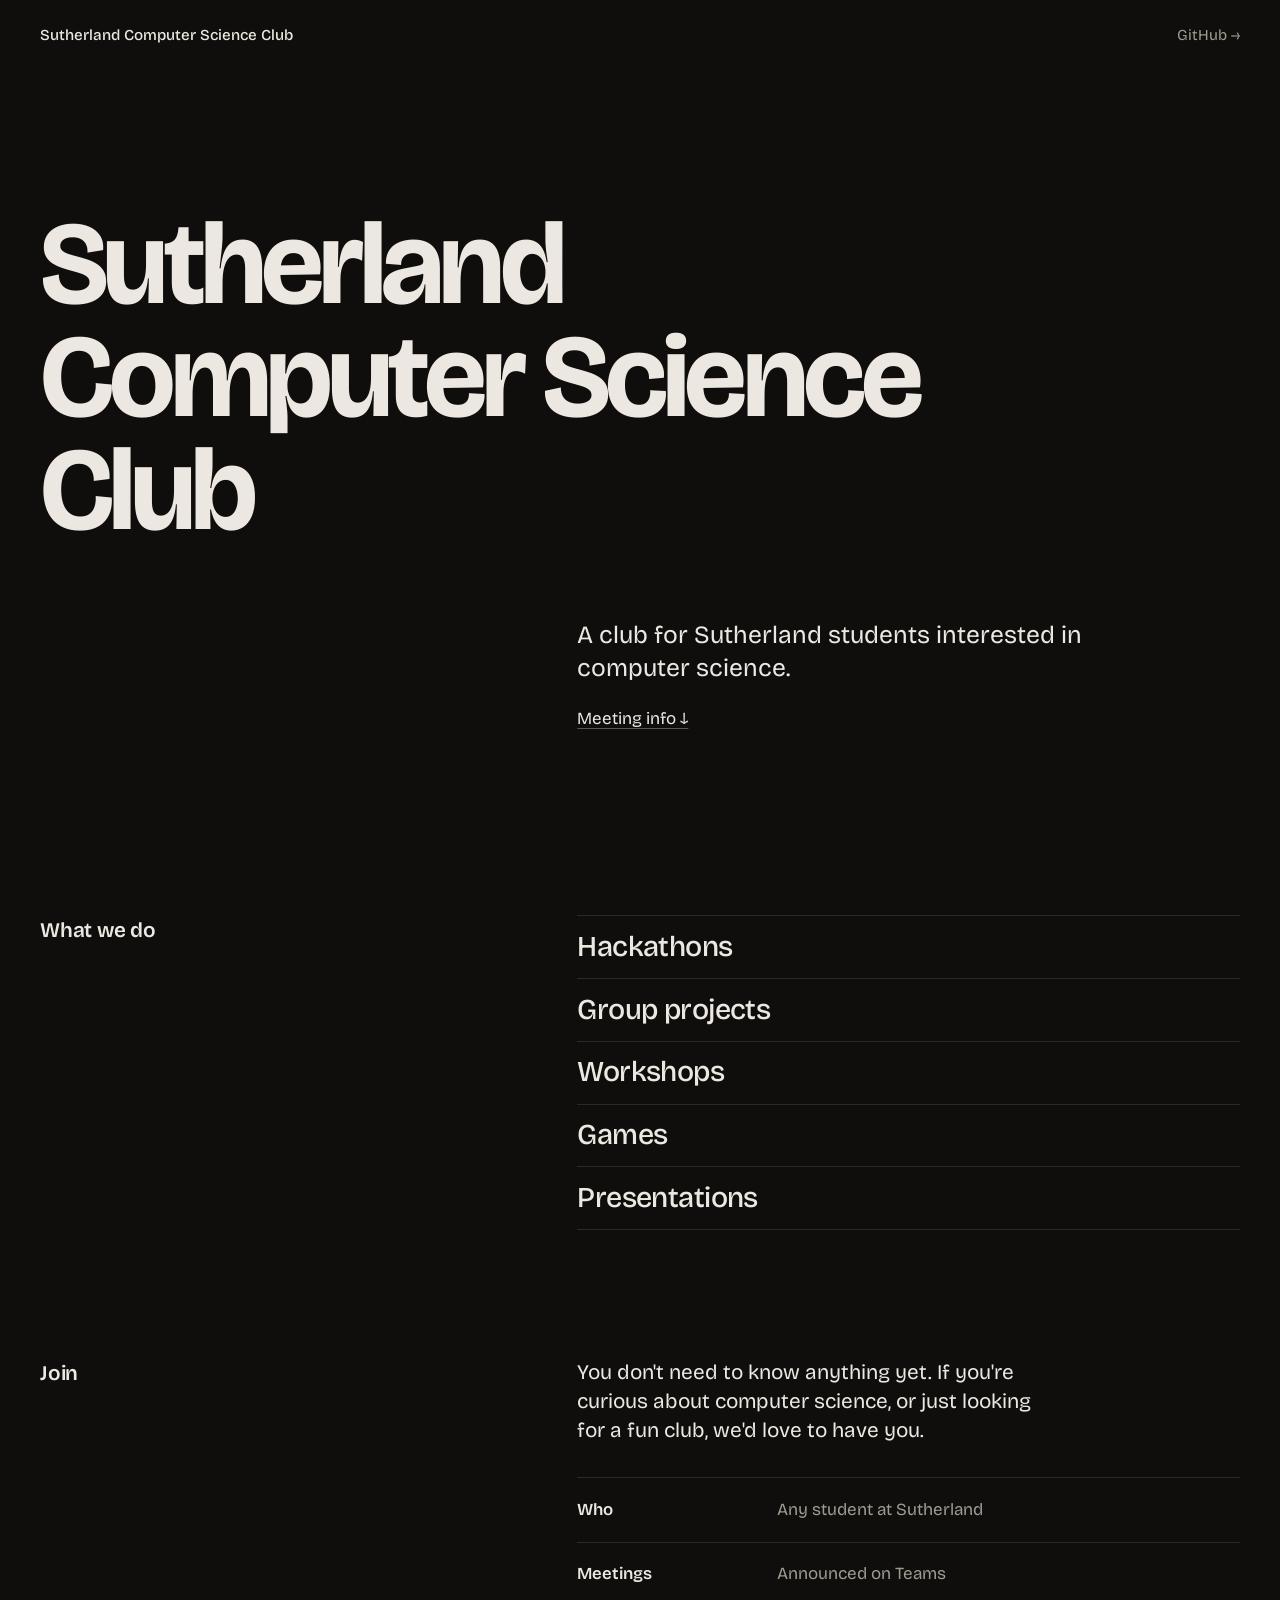
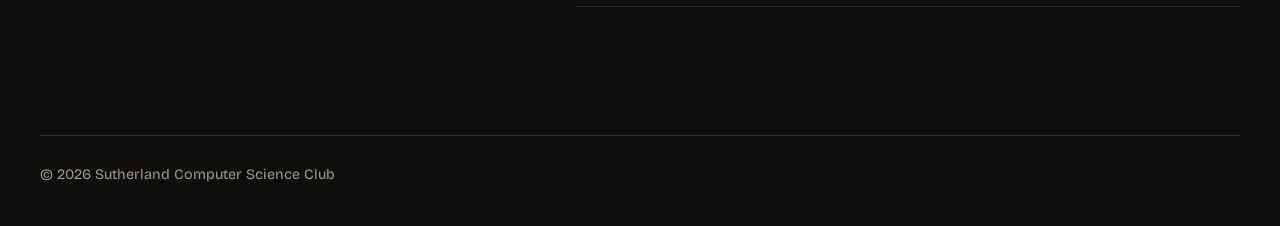
==== commit 054bde20: "Update copy: club name, activities, Teams meetings - Use "Sutherland Computer Science Club" everywhe" ====
--- a/index.html
+++ b/index.html
@@ -3,13 +3,13 @@
 <head>
   <meta charset="utf-8">
   <meta name="viewport" content="width=device-width, initial-scale=1">
-  <title>Sutherland High School Computer Science Club</title>
-  <meta name="description" content="The Computer Science Club at Sutherland High School. Students who like computers, whether you've been coding for years or haven't started yet.">
+  <title>Sutherland Computer Science Club</title>
+  <meta name="description" content="The Computer Science Club at Sutherland. Hackathons, group projects, workshops, games, and presentations. Meetings are announced on Teams.">
   <meta name="theme-color" content="#0f0e0d">
   <meta name="color-scheme" content="dark">
   <meta property="og:type" content="website">
-  <meta property="og:title" content="Sutherland High School Computer Science Club">
-  <meta property="og:description" content="Students who like computers, whether you've been coding for years or haven't started yet.">
+  <meta property="og:title" content="Sutherland Computer Science Club">
+  <meta property="og:description" content="A club for Sutherland students interested in computer science.">
   <meta property="og:url" content="https://shscs.github.io/">
   <link rel="icon" href="favicon.svg" type="image/svg+xml">
   <link rel="preconnect" href="https://fonts.googleapis.com">
@@ -21,17 +21,17 @@
   <a class="skip" href="#main">Skip to content</a>
 
   <header class="wrap top">
-    <a href="./">SHS Computer Science Club</a>
+    <a href="./">Sutherland Computer Science Club</a>
     <a href="https://github.com/shscs" target="_blank" rel="noopener">GitHub &rarr;</a>
   </header>
 
   <main id="main" class="wrap">
 
     <section class="hero">
-      <h1>Sutherland High<br>Computer Science<br>Club</h1>
+      <h1>Sutherland<br>Computer Science<br>Club</h1>
       <div class="split hero-foot">
         <div>
-          <p class="intro">We're a group of students who like computers. Some of us have been programming for years. Some haven't written a line yet. That's fine, nobody's keeping score.</p>
+          <p class="intro">A club for Sutherland students interested in computer science.</p>
           <p><a href="#join">Meeting info &darr;</a></p>
         </div>
       </div>
@@ -39,54 +39,36 @@
 
     <section class="split block" aria-labelledby="what">
       <h2 id="what">What we do</h2>
-      <ul class="rows">
-        <li>
-          <h3>Workshops</h3>
-          <p>Someone shows how a thing works, then everyone tries it. No hour-long slideshows.</p>
-        </li>
-        <li>
-          <h3>Projects</h3>
-          <p>Websites, games, bots, tools. Small teams, real code, an actual repo.</p>
-        </li>
-        <li>
-          <h3>Puzzles</h3>
-          <p>Algorithm problems and the occasional contest, for people who enjoy that sort of thing.</p>
-        </li>
-        <li>
-          <h3>Security</h3>
-          <p>How things get broken and how to stop it, capture-the-flag style.</p>
-        </li>
-        <li>
-          <h3>Git</h3>
-          <p>Branches, pull requests, and fixing the merge conflict you definitely caused.</p>
-        </li>
+      <ul class="rows plain">
+        <li>Hackathons</li>
+        <li>Group projects</li>
+        <li>Workshops</li>
+        <li>Games</li>
+        <li>Presentations</li>
       </ul>
     </section>
 
     <section class="split block" id="join" aria-labelledby="join-h">
       <h2 id="join-h">Join</h2>
       <div>
-        <p class="lede">You don't need to know anything yet. If you're curious how software works, that's enough.</p>
-        <!-- Update the Meetings row once the schedule is set. -->
+        <p class="lede">You don't need to know anything yet. If you're curious about computer science, or just looking for a fun club, we'd love to have you.</p>
         <dl class="rows">
           <div>
             <dt>Who</dt>
-            <dd>Any student at Sutherland High</dd>
+            <dd>Any student at Sutherland</dd>
           </div>
           <div>
             <dt>Meetings</dt>
-            <dd>Time and room to be announced. Check back here.</dd>
+            <dd>Announced on Teams</dd>
           </div>
         </dl>
-        <p class="after"><a href="https://github.com/shscs" target="_blank" rel="noopener">Follow along on GitHub &rarr;</a></p>
       </div>
     </section>
 
   </main>
 
   <footer class="wrap foot">
-    <p>&copy; <span id="year">2026</span> Sutherland High School Computer Science Club</p>
-    <p>This site is plain HTML and CSS. <a href="https://github.com/shscs/shscs.github.io" target="_blank" rel="noopener">View source</a>.</p>
+    <p>&copy; <span id="year">2026</span> Sutherland Computer Science Club</p>
   </footer>
 
   <script src="script.js"></script>
--- a/style.css
+++ b/style.css
@@ -69,6 +69,10 @@
 .top a { text-decoration: none; color: var(--muted); }
 .top a:hover { color: var(--accent); }
 .top a:first-child { color: var(--text); font-weight: 500; }
+.top a:last-child { white-space: nowrap; }
+@media (max-width: 420px) {
+  .top { font-size: 0.85rem; gap: 0.75rem; }
+}
 
 /* Hero */
 .hero { padding: clamp(4rem, 13vw, 10rem) 0 clamp(3.5rem, 8vw, 6.5rem); }
@@ -127,7 +131,15 @@
   font-size: 1.3rem;
   line-height: 1.4;
 }
-.after { margin: 1.5rem 0 0; }
+/* Title-only list (What we do) */
+.rows.plain > li {
+  display: block;
+  padding: 0.85rem 0;
+  font-size: clamp(1.35rem, 2.4vw, 1.8rem);
+  font-weight: 500;
+  letter-spacing: -0.02em;
+  line-height: 1.2;
+}
 
 /* Footer */
 .foot {
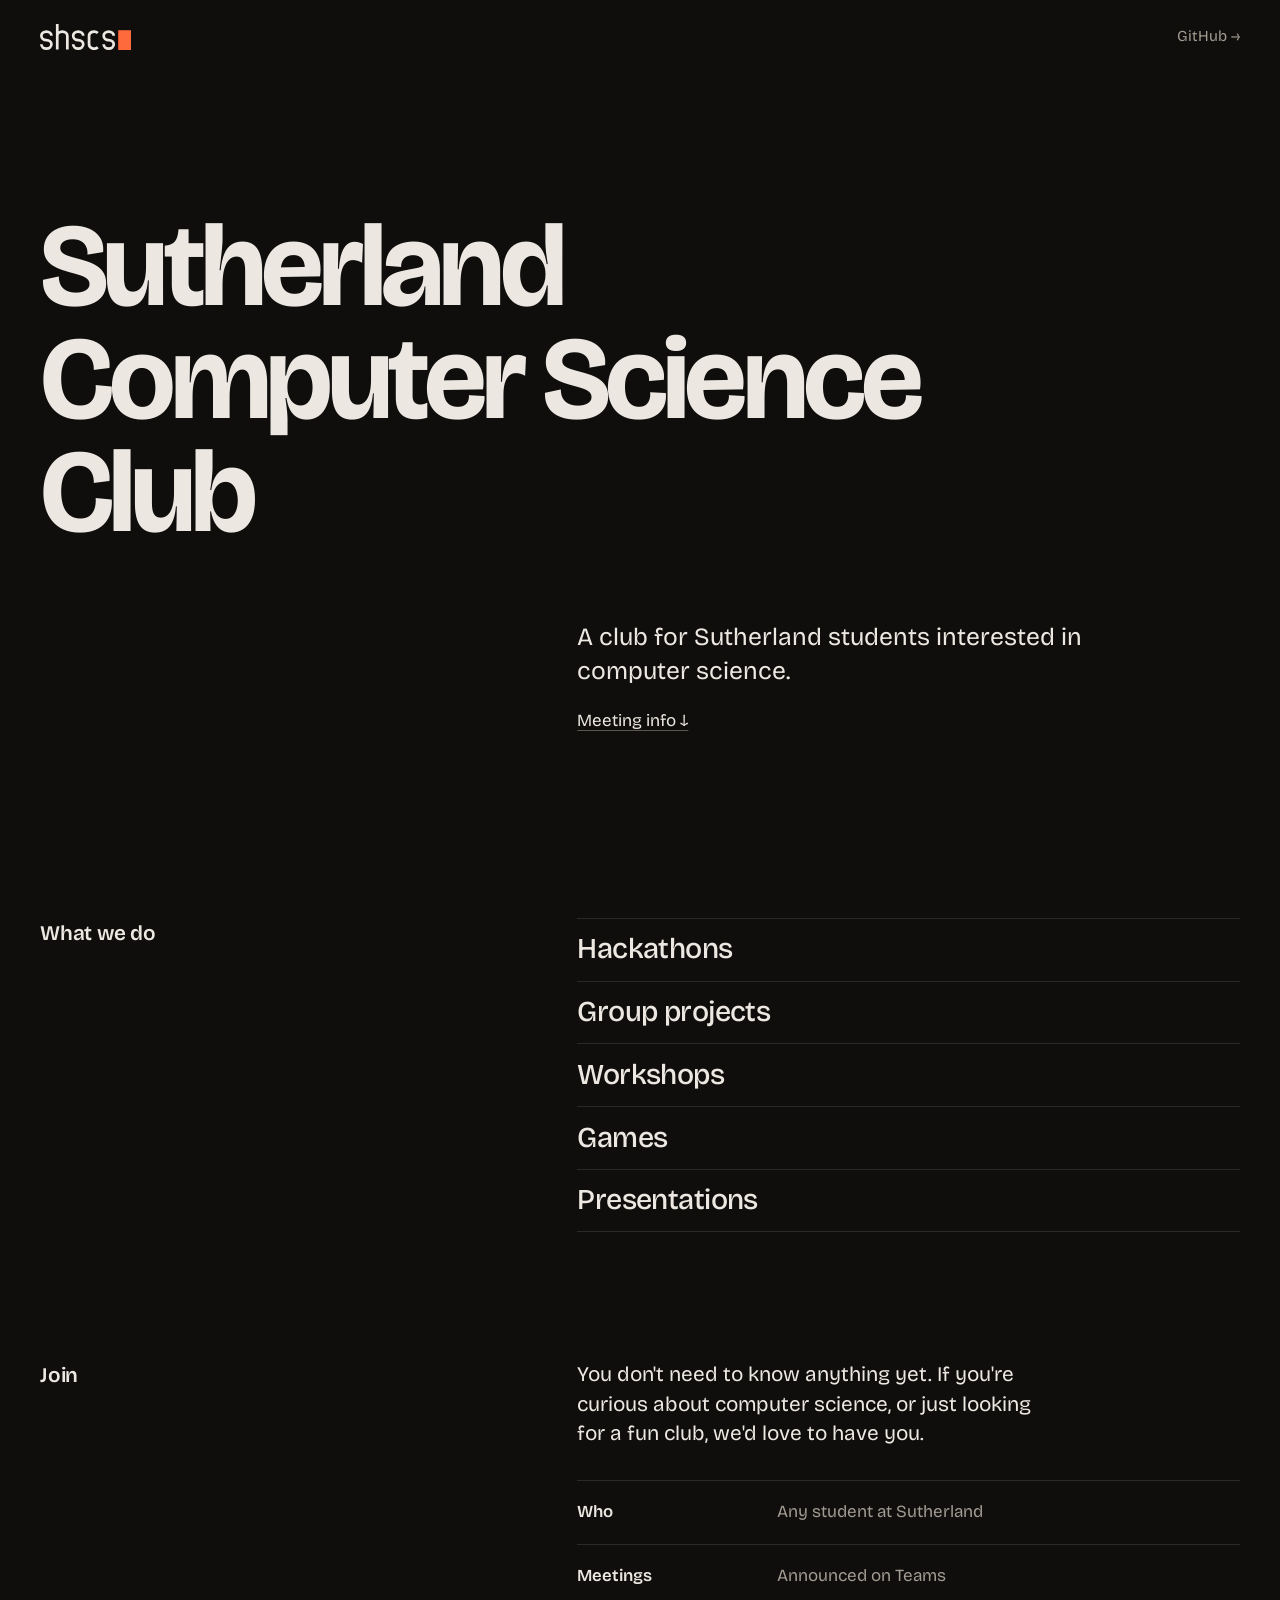
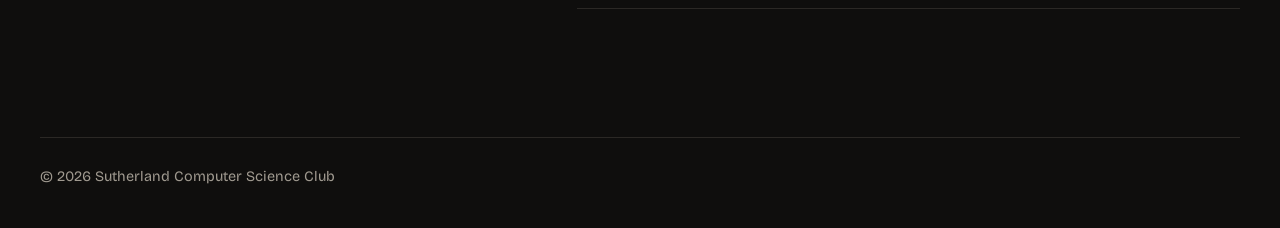
==== commit cdc9f561: "Add shscs logo: new favicon and wordmark in the top bar - favicon.svg is now the bold "s" + cursor t" ====
--- a/index.html
+++ b/index.html
@@ -21,7 +21,7 @@
   <a class="skip" href="#main">Skip to content</a>
 
   <header class="wrap top">
-    <a href="./">Sutherland Computer Science Club</a>
+    <a class="brand" href="./"><img src="shscs-logo.svg" alt="Sutherland Computer Science Club" height="26"></a>
     <a href="https://github.com/shscs" target="_blank" rel="noopener">GitHub &rarr;</a>
   </header>
 
--- a/style.css
+++ b/style.css
@@ -63,12 +63,14 @@
   display: flex;
   justify-content: space-between;
   gap: 1rem;
+  align-items: center;
   padding-top: 1.5rem;
   font-size: 0.95rem;
 }
 .top a { text-decoration: none; color: var(--muted); }
 .top a:hover { color: var(--accent); }
-.top a:first-child { color: var(--text); font-weight: 500; }
+.brand { display: block; line-height: 0; }
+.brand img { display: block; height: 26px; width: auto; }
 .top a:last-child { white-space: nowrap; }
 @media (max-width: 420px) {
   .top { font-size: 0.85rem; gap: 0.75rem; }
